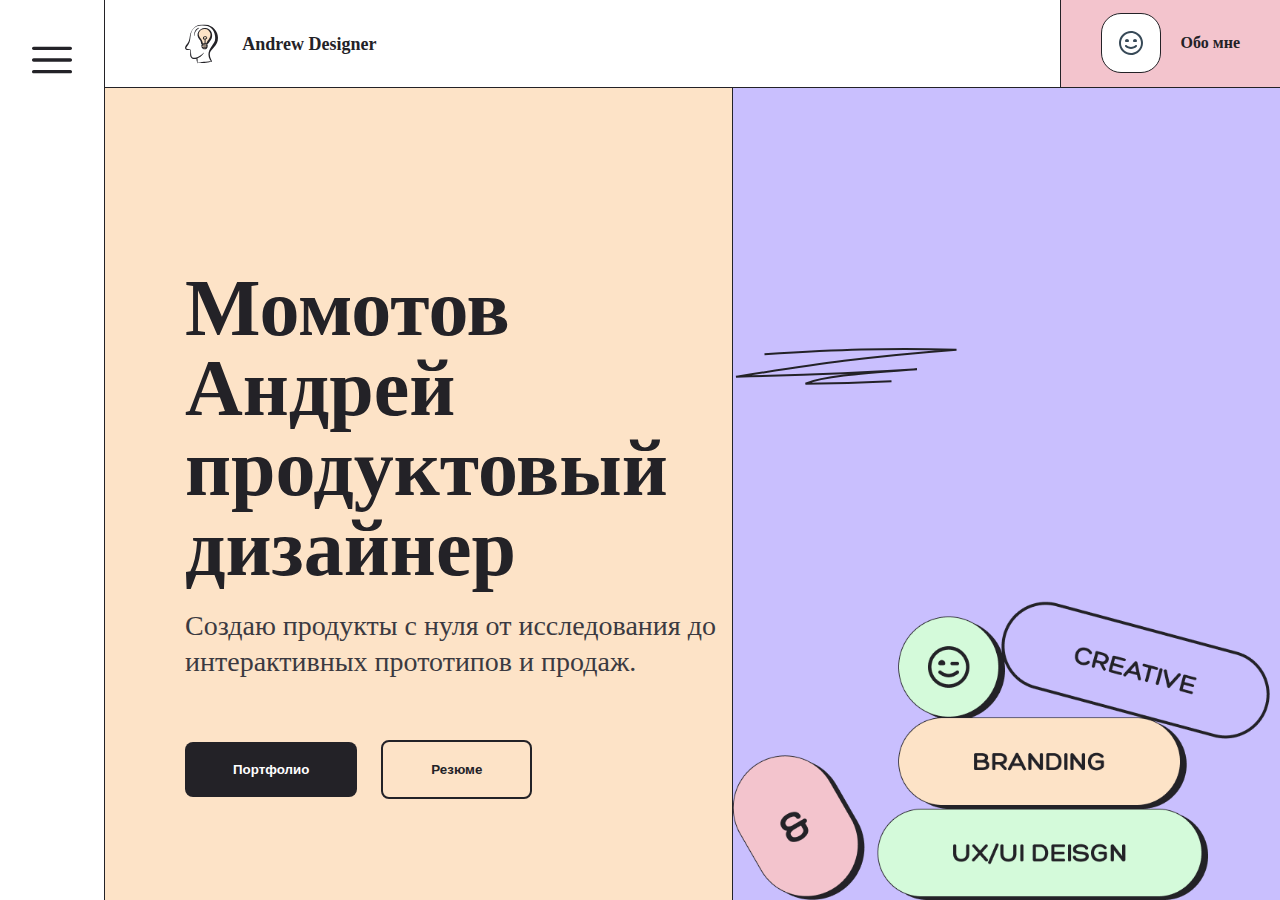
==== index.html @ 0f65e986 "Update index.html" ====
<!DOCTYPE html>
<html lang="ru">
<head>
    <meta charset="UTF-8">
    <meta name="viewport" content="width=device-width, initial-scale=1.0">
    <title>Andrew Momotov</title>
    <link rel="stylesheet" href="styles/reset.css">
    <link rel="stylesheet" href="styles/style.css">
</head>
<body>
    <nav class="hamburger-menu" id="hamburgerMenu">
        <button class="hamburger-icon" id="hamburgerIcon" aria-label="Toggle menu">
            <img src="images/Icon menu.svg" alt="Menu Icon" class="icon">
        </button>
        <ul id="navMenu" class="popup hidden" aria-hidden="true">
            <li><a href="#">ГЛАВНАЯ</a></li>
            <li><a href="#">МЫШЛЕНИЕ</a></li>
            <li><a href="#">КОНТАКТЫ</a></li>
            <li><a href="#">ПОРТФОЛИО</a></li>
            <li><a href="#">РЕЗЮМЕ</a></li>
        </ul>
    </nav>
    <header class="header">
        <div class="logo">
            <a class="logo-text" href="index.html">
                <img src="images/Logo.svg" alt="Логотип"> <span class="logo-text">Andrew Designer</span>
            </a>
        </div>
        <div class="profile-pic">
            <a href="about-me.html">
                <img src="images/Icon about me.svg" alt="Профиль"> <span class="icon-about-me-text">Обо мне</span>
            </a>
        </div>
    </header>
    <main class="main-content">
        <div class="column left-column">
            <div class="relative-wrapper">
                <h1>Момотов Андрей продуктовый дизайнер</h1>
                <img src="images/Stroke.svg" alt="Момотов Андрей" class="additional-image">
                <p>Создаю продукты с нуля от исследования до <br> интерактивных прототипов и продаж.</p>
                <div class="buttons">
                    <button class="main-fill-button">Портфолио</button>
                    <button class="main-outline-button">Резюме</button>
                </div>
            </div>
        </div>
        <div class="column right-column">
            <img src="images/Image main.png" alt="Изображение">
        </div>
    </main>
    <script src="scripts/main.js"></script>
</body>
</html>
---- styles/style.css ----
@font-face {
    font-family: 'Hero';
    src: url('static/fonts/Hero-Regular.woff2') format('woff2');
    font-weight: 400;
    font-style: normal;
}

@font-face {
    font-family: 'Hero';
    src: url('static/fonts/Hero-Bold.woff2') format('woff2');
    font-weight: 700;
    font-style: normal;
}

:root {
    --primary-color: #232227;
    --secondary-color: #6A52E8;
    --background-color: #ffffff;
    --border-color: #232227;
    --highlight-color: #F3C4CD;
    --accent-color: #FDE3C7;
    --secondary-accent-color: #C9BFFE;
    --font-family: 'Hero';
}

* {
    margin: 0;
    padding: 0;
    box-sizing: border-box;
}

body, html {
    font-family: var(--font-family);
}

body {
    display: grid;
    grid-template-columns: 105px 1fr;
    grid-template-rows: auto 1fr;
    height: 100vh;
}


/* Основные стили для меню */
.hidden {
    display: none;
}

.hamburger-menu {
    grid-column: 1;
    grid-row: 1 / -1;
    width: 105px;
    height: 100vh;
    border-right: 1px solid var(--border-color);
    position: fixed;
    background-color: var(--background-color);
    z-index: 1000;
    display: flex;
    justify-content: center;
}

.hamburger-icon {
    width: 40px;
    height: 40px;
    display: flex;
    justify-content: center;
    align-items: center;
    cursor: pointer;
    margin: 40px 0;
    border: none;
    background-color: transparent;
}

.hamburger-icon .icon {
    width: 40px;
    height: 40px;
}

nav ul {
    list-style-type: none;
    padding: 0;
    margin: 0;
}

/* Стили для всплывающего меню */
.popup {
    position: absolute;
    top: 87px; /* Сдвигаем вниз */
    left: 104px; /* Сдвигаем вправо */
    width: 200px; /* Задаем ширину */
    background-color: var(--background-color);
    border: 1px solid var(--border-color);
    box-shadow: 0 4px 8px rgba(0, 0, 0, 0.1);
    z-index: 1001;
    padding-right: 400px;
    padding-left: 40px;
    padding-top: 40px;
    padding-bottom: 465px;
    background-color: #C9BFFE;
}

.popup li {
    padding: 12px;
}

.popup a {
    text-decoration: none;
    color: var(--primary-color);
    display: block;
    font-size: 50px;
    --primary-color: #232227;
}

.popup a:hover {
    background-color: var(--highlight-color);
    color: var(--primary-color);
}


/* Шапка */
.header {
    grid-column: 2;
    grid-row: 1;
    display: flex;
    justify-content: space-between;
    align-items: center;
    background-color: var(--background-color);
    border-bottom: 1px solid var(--border-color);
    height: 88px;
}

.logo img {
    height: 40px;
}

.logo {
    margin-left: 56px;
    color: var(--primary-color);
}

.logo .logo-text {
    display: flex;
    align-items: center;
    font-size: 18px;
    margin-left: 24px;
    text-decoration: none;
    color: inherit;
    font-weight: bold;
}

.profile-pic {
    display: flex;
    background-color: var(--highlight-color);
    height: 88px;
    padding: 0 40px;
    border-left: 1px solid var(--border-color);
    border-bottom: 1px solid var(--border-color);
}

.profile-pic a {
    display: flex;
    align-items: center;
    text-decoration: none;
    color: inherit;
    font-weight: bold;
    color: var(--primary-color);
}

.icon-about-me-text {
    margin-left: 20px;
}

/* Основной контент */
.main-content {
    grid-column: 2;
    grid-row: 2;
    display: flex;
    flex-wrap: wrap;
}

.column {
    flex: 1;
}


.left-column {
    background-color: var(--accent-color);
    padding-top: 180px;
    padding-left: 80px;
    border-right: 1px solid var(--border-color);

}

.relative-wrapper {
    position: relative;
}

.additional-image {
    position: absolute;
    top: 80px;
    left: 550px;
}

.right-column {
    background-color: var(--secondary-accent-color);
    display: flex;
    align-items: flex-end;
}



.left-column h1 {
    color: var(--primary-color);
    font-size: 80px;
}

.left-column p {
    font-size: 28px;
    color: #3B3A41;
    margin-top: 20px;
    margin-bottom: 60px;
    line-height: 36px;
}

.left-column .buttons button {
    margin-right: 20px;
}

.right-column img {
    max-width: 100%;
    height: auto;
}

.hidden {
    display: none;
}

.main-fill-button {
    background-color: var(--primary-color);
    color: var(--background-color);
    border-radius: 8px;
    padding: 20px 48px;
    cursor: pointer;
    font-weight: bold;
    border: none;
    transition: background-color 0.3s;
}

.main-fill-button:hover {
    background-color: var(--secondary-color);
}

.main-outline-button {
    background-color: transparent;
    color: var(--primary-color);
    border: 2px solid var(--primary-color);
    border-radius: 8px;
    padding: 20px 48px;
    cursor: pointer;
    font-weight: bold;
    transition: border-color 0.3s, color 0.3s;
}

.main-outline-button:hover {
    border-color: var(--secondary-color);
    color: var(--secondary-color);
}
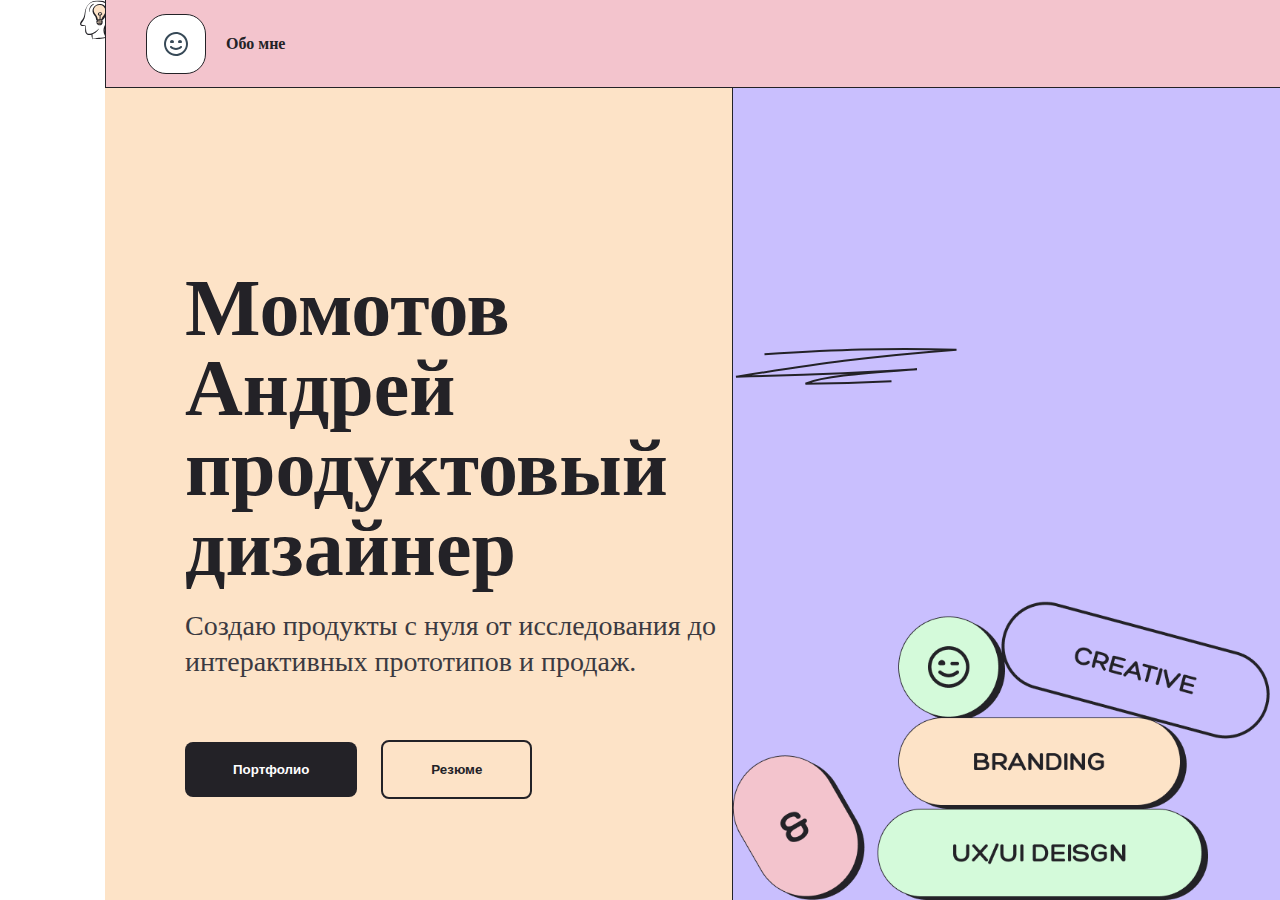
==== commit e7004895: "Update index.html" ====
--- a/index.html
+++ b/index.html
@@ -8,19 +8,7 @@
     <link rel="stylesheet" href="styles/style.css">
 </head>
 <body>
-    <nav class="hamburger-menu" id="hamburgerMenu">
-        <button class="hamburger-icon" id="hamburgerIcon" aria-label="Toggle menu">
-            <img src="images/Icon menu.svg" alt="Menu Icon" class="icon">
-        </button>
-        <ul id="navMenu" class="popup hidden" aria-hidden="true">
-            <li><a href="#">ГЛАВНАЯ</a></li>
-            <li><a href="#">МЫШЛЕНИЕ</a></li>
-            <li><a href="#">КОНТАКТЫ</a></li>
-            <li><a href="#">ПОРТФОЛИО</a></li>
-            <li><a href="#">РЕЗЮМЕ</a></li>
-        </ul>
-    </nav>
-    <header class="header">
+    
         <div class="logo">
             <a class="logo-text" href="index.html">
                 <img src="images/Logo.svg" alt="Логотип"> <span class="logo-text">Andrew Designer</span>
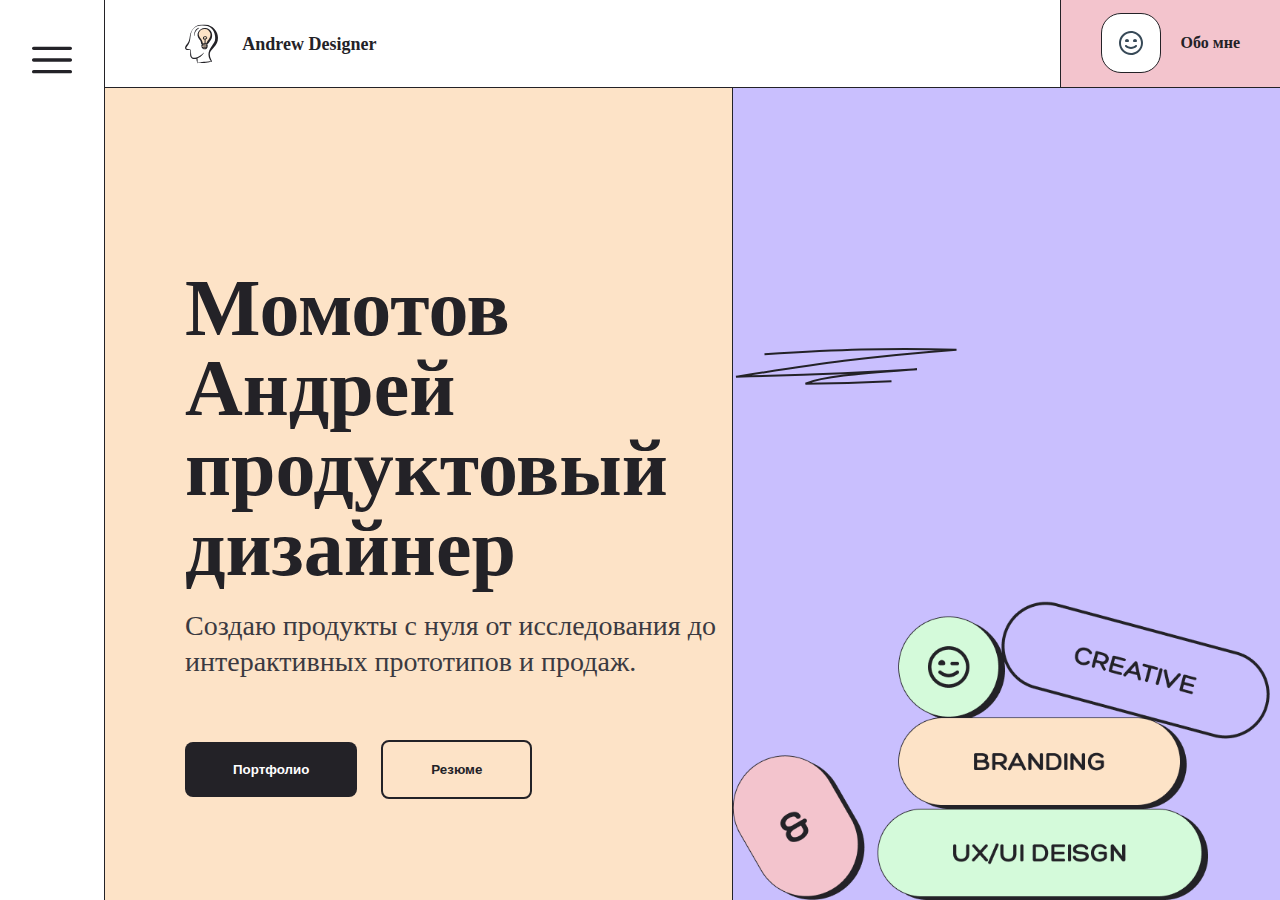
==== commit f756e34f: "Update index.html" ====
--- a/index.html
+++ b/index.html
@@ -8,7 +8,19 @@
     <link rel="stylesheet" href="styles/style.css">
 </head>
 <body>
-    
+    <nav class="hamburger-menu" id="hamburgerMenu">
+        <button class="hamburger-icon" id="hamburgerIcon" aria-label="Toggle menu">
+            <img src="images/Icon menu.svg" alt="Menu Icon" class="icon">
+        </button>
+        <ul id="navMenu" class="popup hidden" aria-hidden="true">
+            <li><a href="#">ГЛАВНАЯ</a></li>
+            <li><a href="#">МЫШЛЕНИЕ</a></li>
+            <li><a href="#">КОНТАКТЫ</a></li>
+            <li><a href="#">ПОРТФОЛИО</a></li>
+            <li><a href="#">РЕЗЮМЕ</a></li>
+        </ul>
+    </nav>
+    <header class="header">
         <div class="logo">
             <a class="logo-text" href="index.html">
                 <img src="images/Logo.svg" alt="Логотип"> <span class="logo-text">Andrew Designer</span>
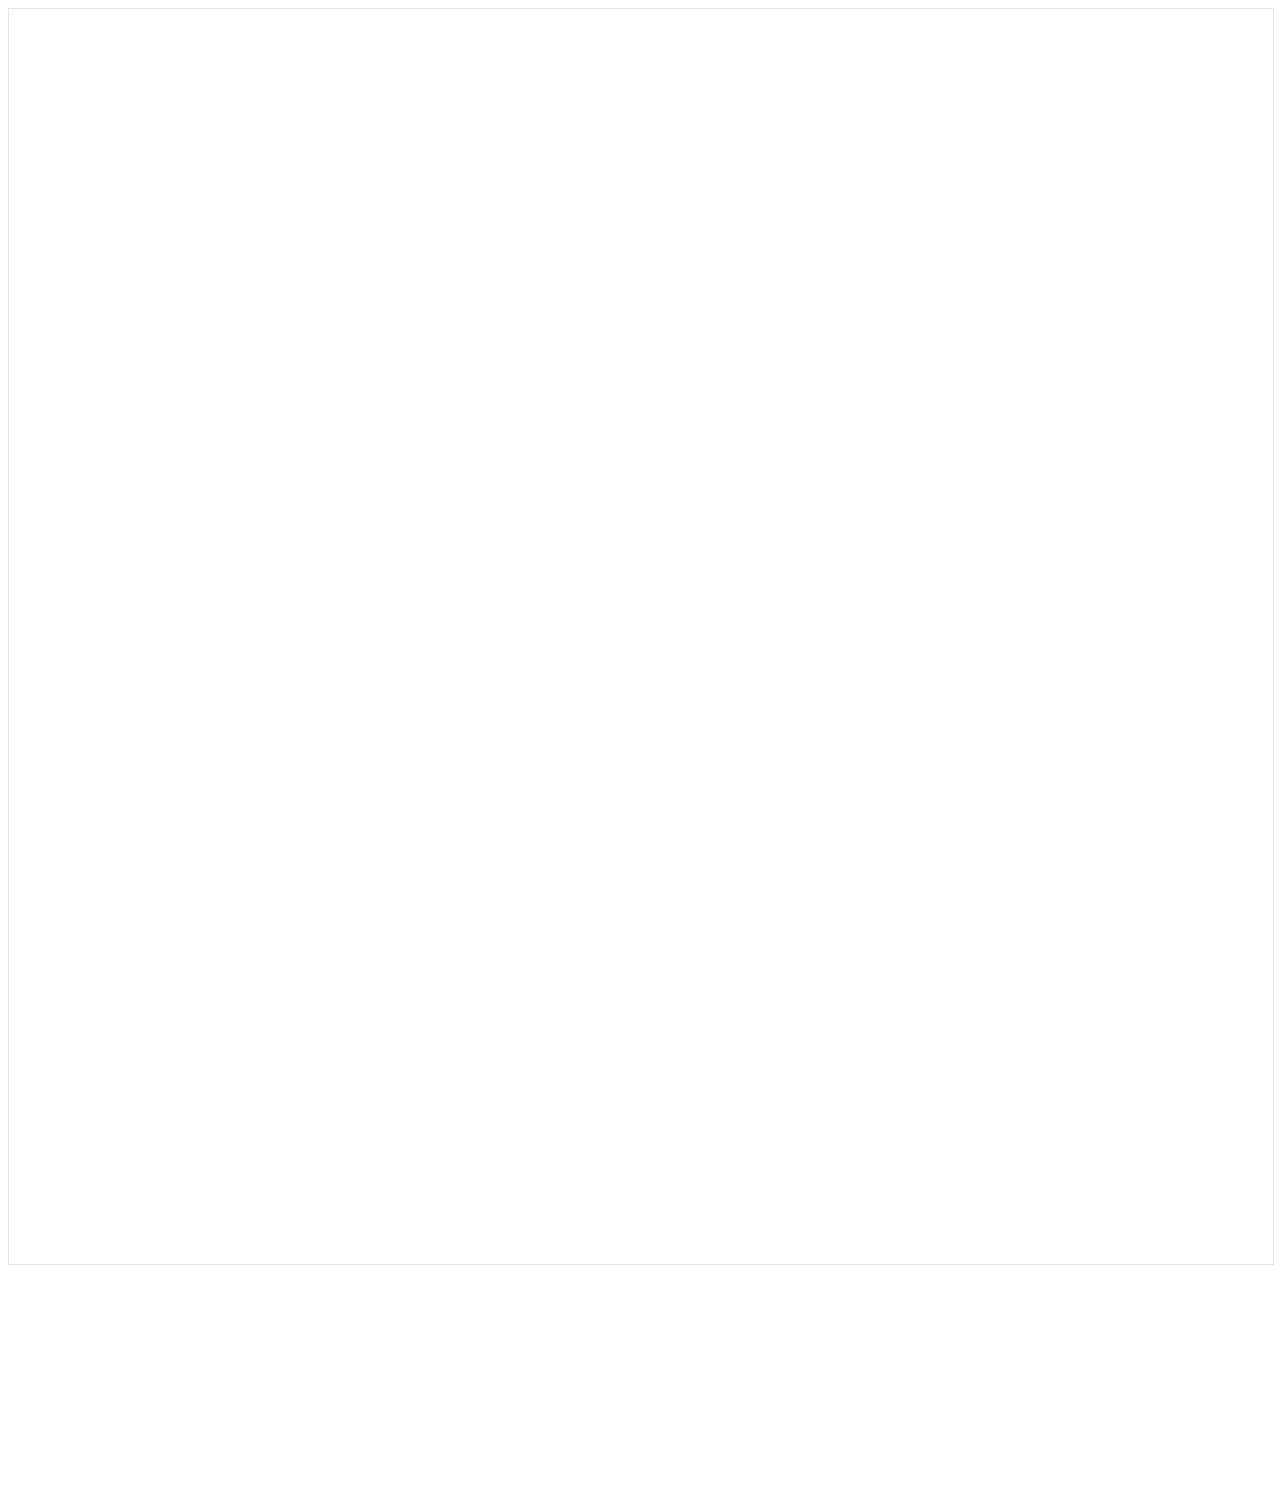
==== commit 6c7b7c4b: "Update index.html" ====
--- a/index.html
+++ b/index.html
@@ -4,50 +4,26 @@
     <meta charset="UTF-8">
     <meta name="viewport" content="width=device-width, initial-scale=1.0">
     <title>Andrew Momotov</title>
-    <link rel="stylesheet" href="styles/reset.css">
-    <link rel="stylesheet" href="styles/style.css">
 </head>
 <body>
-    <nav class="hamburger-menu" id="hamburgerMenu">
-        <button class="hamburger-icon" id="hamburgerIcon" aria-label="Toggle menu">
-            <img src="images/Icon menu.svg" alt="Menu Icon" class="icon">
-        </button>
-        <ul id="navMenu" class="popup hidden" aria-hidden="true">
-            <li><a href="#">ГЛАВНАЯ</a></li>
-            <li><a href="#">МЫШЛЕНИЕ</a></li>
-            <li><a href="#">КОНТАКТЫ</a></li>
-            <li><a href="#">ПОРТФОЛИО</a></li>
-            <li><a href="#">РЕЗЮМЕ</a></li>
-        </ul>
-    </nav>
-    <header class="header">
-        <div class="logo">
-            <a class="logo-text" href="index.html">
-                <img src="images/Logo.svg" alt="Логотип"> <span class="logo-text">Andrew Designer</span>
-            </a>
-        </div>
-        <div class="profile-pic">
-            <a href="about-me.html">
-                <img src="images/Icon about me.svg" alt="Профиль"> <span class="icon-about-me-text">Обо мне</span>
-            </a>
-        </div>
-    </header>
-    <main class="main-content">
-        <div class="column left-column">
-            <div class="relative-wrapper">
-                <h1>Момотов Андрей продуктовый дизайнер</h1>
-                <img src="images/Stroke.svg" alt="Момотов Андрей" class="additional-image">
-                <p>Создаю продукты с нуля от исследования до <br> интерактивных прототипов и продаж.</p>
-                <div class="buttons">
-                    <button class="main-fill-button">Портфолио</button>
-                    <button class="main-outline-button">Резюме</button>
-                </div>
-            </div>
-        </div>
-        <div class="column right-column">
-            <img src="images/Image main.png" alt="Изображение">
-        </div>
-    </main>
-    <script src="scripts/main.js"></script>
+    <style>
+        .responsive-iframe {
+            position: relative;
+            width: 100%;
+            height: 85vh;
+            padding-bottom: 56.25%; /* 16:9 aspect ratio */
+        }
+        .responsive-iframe iframe {
+            position: absolute;
+            top: 0;
+            left: 0;
+            width: 100%;
+            height: 85%;
+            border: 1px solid rgba(0, 0, 0, 0.1);
+        }
+    </style>
+    <div class="responsive-iframe">
+        <iframe style="border: 1px solid rgba(0, 0, 0, 0.1);" width="800" height="450" src="https://www.figma.com/embed?embed_host=share&url=https%3A%2F%2Fwww.figma.com%2Fproto%2Fy7Y1KfLZBwVIvITGw036f8%2FFollow-me%3Fpage-id%3D542%253A386%26node-id%3D1680-4739%26viewport%3D257%252C-360%252C0.1%26t%3DzKfkHS6IcoP6ItM2-1%26scaling%3Dscale-down%26content-scaling%3Dfixed%26starting-point-node-id%3D1680%253A4739%26show-proto-sidebar%3D1" allowfullscreen></iframe>
+    </div>
 </body>
 </html>
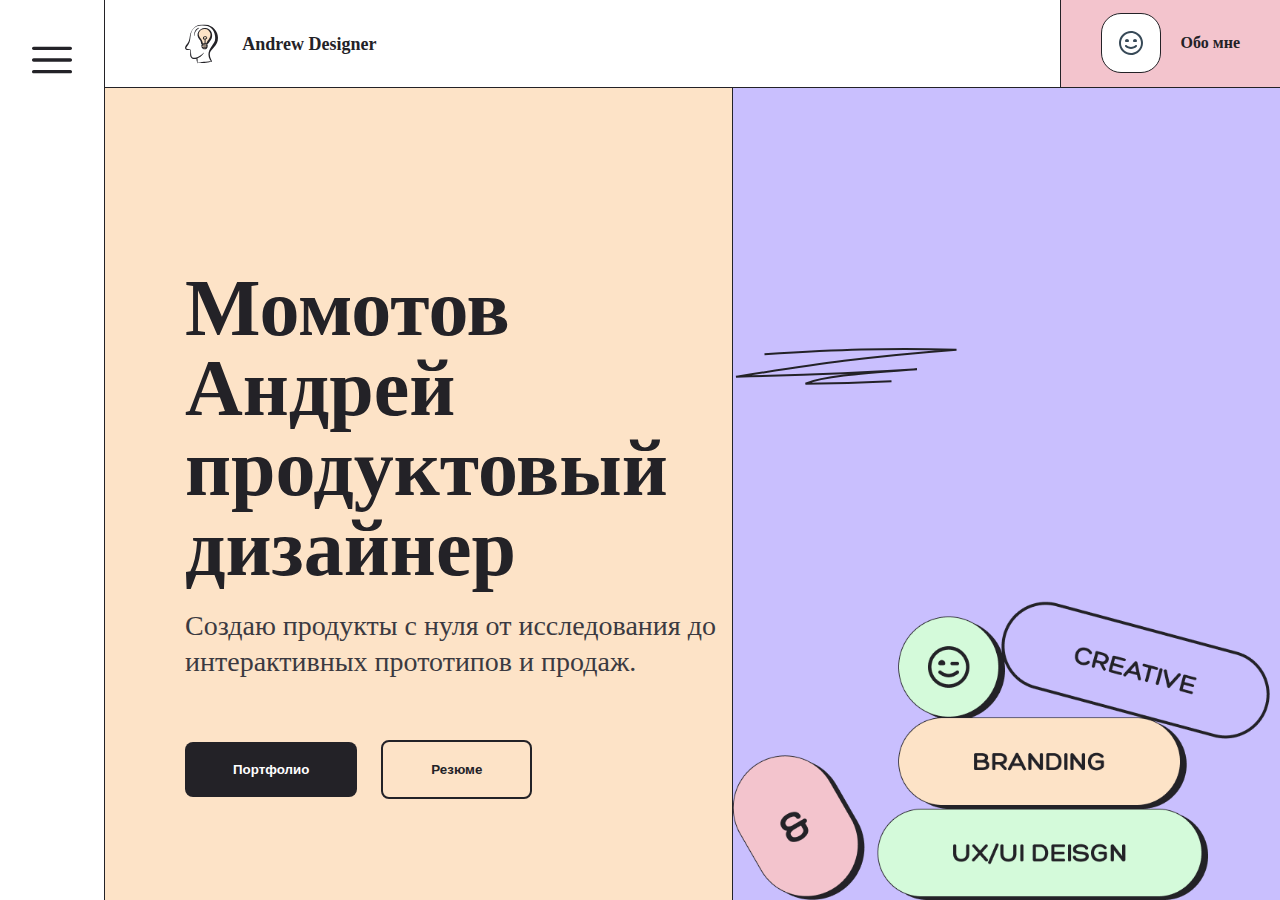
==== commit ca261f12: "Update index.html" ====
--- a/index.html
+++ b/index.html
@@ -4,26 +4,50 @@
     <meta charset="UTF-8">
     <meta name="viewport" content="width=device-width, initial-scale=1.0">
     <title>Andrew Momotov</title>
+    <link rel="stylesheet" href="styles/reset.css">
+    <link rel="stylesheet" href="styles/style.css">
 </head>
 <body>
-    <style>
-        .responsive-iframe {
-            position: relative;
-            width: 100%;
-            height: 85vh;
-            padding-bottom: 56.25%; /* 16:9 aspect ratio */
-        }
-        .responsive-iframe iframe {
-            position: absolute;
-            top: 0;
-            left: 0;
-            width: 100%;
-            height: 85%;
-            border: 1px solid rgba(0, 0, 0, 0.1);
-        }
-    </style>
-    <div class="responsive-iframe">
-        <iframe style="border: 1px solid rgba(0, 0, 0, 0.1);" width="800" height="450" src="https://www.figma.com/embed?embed_host=share&url=https%3A%2F%2Fwww.figma.com%2Fproto%2Fy7Y1KfLZBwVIvITGw036f8%2FFollow-me%3Fpage-id%3D542%253A386%26node-id%3D1680-4739%26viewport%3D257%252C-360%252C0.1%26t%3DzKfkHS6IcoP6ItM2-1%26scaling%3Dscale-down%26content-scaling%3Dfixed%26starting-point-node-id%3D1680%253A4739%26show-proto-sidebar%3D1" allowfullscreen></iframe>
-    </div>
+    <nav class="hamburger-menu" id="hamburgerMenu">
+        <button class="hamburger-icon" id="hamburgerIcon" aria-label="Toggle menu">
+            <img src="images/Icon menu.svg" alt="Menu Icon" class="icon">
+        </button>
+        <ul id="navMenu" class="popup hidden" aria-hidden="true">
+            <li><a href="#">ГЛАВНАЯ</a></li>
+            <li><a href="#">МЫШЛЕНИЕ</a></li>
+            <li><a href="#">КОНТАКТЫ</a></li>
+            <li><a href="#">ПОРТФОЛИО</a></li>
+            <li><a href="#">РЕЗЮМЕ</a></li>
+        </ul>
+    </nav>
+    <header class="header">
+        <div class="logo">
+            <a class="logo-text" href="index.html">
+                <img src="images/Logo.svg" alt="Логотип"> <span class="logo-text">Andrew Designer</span>
+            </a>
+        </div>
+        <div class="profile-pic">
+            <a href="about-me.html">
+                <img src="images/Icon about me.svg" alt="Профиль"> <span class="icon-about-me-text">Обо мне</span>
+            </a>
+        </div>
+    </header>
+    <main class="main-content">
+        <div class="column left-column">
+            <div class="relative-wrapper">
+                <h1>Момотов Андрей продуктовый дизайнер</h1>
+                <img src="images/Stroke.svg" alt="Момотов Андрей" class="additional-image">
+                <p>Создаю продукты с нуля от исследования до <br> интерактивных прототипов и продаж.</p>
+                <div class="buttons">
+                    <button class="main-fill-button">Портфолио</button>
+                    <button class="main-outline-button">Резюме</button>
+                </div>
+            </div>
+        </div>
+        <div class="column right-column">
+            <img src="images/Image main.png" alt="Изображение">
+        </div>
+    </main>
+    <script src="scripts/main.js"></script>
 </body>
 </html>
--- a/styles/style.css
+++ b/styles/style.css
@@ -0,0 +1,268 @@
+@font-face {
+    font-family: 'Hero';
+    src: url('static/fonts/Hero-Regular.woff2') format('woff2');
+    font-weight: 400;
+    font-style: normal;
+}
+
+@font-face {
+    font-family: 'Hero';
+    src: url('static/fonts/Hero-Bold.woff2') format('woff2');
+    font-weight: 700;
+    font-style: normal;
+}
+
+:root {
+    --primary-color: #232227;
+    --secondary-color: #6A52E8;
+    --background-color: #ffffff;
+    --border-color: #232227;
+    --highlight-color: #F3C4CD;
+    --accent-color: #FDE3C7;
+    --secondary-accent-color: #C9BFFE;
+    --font-family: 'Hero';
+}
+
+* {
+    margin: 0;
+    padding: 0;
+    box-sizing: border-box;
+}
+
+body, html {
+    font-family: var(--font-family);
+}
+
+body {
+    display: grid;
+    grid-template-columns: 105px 1fr;
+    grid-template-rows: auto 1fr;
+    height: 100vh;
+}
+
+
+/* Основные стили для меню */
+.hidden {
+    display: none;
+}
+
+.hamburger-menu {
+    grid-column: 1;
+    grid-row: 1 / -1;
+    width: 105px;
+    height: 100vh;
+    border-right: 1px solid var(--border-color);
+    position: fixed;
+    background-color: var(--background-color);
+    z-index: 1000;
+    display: flex;
+    justify-content: center;
+}
+
+.hamburger-icon {
+    width: 40px;
+    height: 40px;
+    display: flex;
+    justify-content: center;
+    align-items: center;
+    cursor: pointer;
+    margin: 40px 0;
+    border: none;
+    background-color: transparent;
+}
+
+.hamburger-icon .icon {
+    width: 40px;
+    height: 40px;
+}
+
+nav ul {
+    list-style-type: none;
+    padding: 0;
+    margin: 0;
+}
+
+/* Стили для всплывающего меню */
+.popup {
+    position: absolute;
+    top: 87px; /* Сдвигаем вниз */
+    left: 104px; /* Сдвигаем вправо */
+    width: 200px; /* Задаем ширину */
+    background-color: var(--background-color);
+    border: 1px solid var(--border-color);
+    box-shadow: 0 4px 8px rgba(0, 0, 0, 0.1);
+    z-index: 1001;
+    padding-right: 400px;
+    padding-left: 40px;
+    padding-top: 40px;
+    padding-bottom: 465px;
+    background-color: #C9BFFE;
+}
+
+.popup li {
+    padding: 12px;
+}
+
+.popup a {
+    text-decoration: none;
+    color: var(--primary-color);
+    display: block;
+    font-size: 50px;
+    --primary-color: #232227;
+}
+
+.popup a:hover {
+    background-color: var(--highlight-color);
+    color: var(--primary-color);
+}
+
+
+/* Шапка */
+.header {
+    grid-column: 2;
+    grid-row: 1;
+    display: flex;
+    justify-content: space-between;
+    align-items: center;
+    background-color: var(--background-color);
+    border-bottom: 1px solid var(--border-color);
+    height: 88px;
+}
+
+.logo img {
+    height: 40px;
+}
+
+.logo {
+    margin-left: 56px;
+    color: var(--primary-color);
+}
+
+.logo .logo-text {
+    display: flex;
+    align-items: center;
+    font-size: 18px;
+    margin-left: 24px;
+    text-decoration: none;
+    color: inherit;
+    font-weight: bold;
+}
+
+.profile-pic {
+    display: flex;
+    background-color: var(--highlight-color);
+    height: 88px;
+    padding: 0 40px;
+    border-left: 1px solid var(--border-color);
+    border-bottom: 1px solid var(--border-color);
+}
+
+.profile-pic a {
+    display: flex;
+    align-items: center;
+    text-decoration: none;
+    color: inherit;
+    font-weight: bold;
+    color: var(--primary-color);
+}
+
+.icon-about-me-text {
+    margin-left: 20px;
+}
+
+/* Основной контент */
+.main-content {
+    grid-column: 2;
+    grid-row: 2;
+    display: flex;
+    flex-wrap: wrap;
+}
+
+.column {
+    flex: 1;
+}
+
+
+.left-column {
+    background-color: var(--accent-color);
+    padding-top: 180px;
+    padding-left: 80px;
+    border-right: 1px solid var(--border-color);
+
+}
+
+.relative-wrapper {
+    position: relative;
+}
+
+.additional-image {
+    position: absolute;
+    top: 80px;
+    left: 550px;
+}
+
+.right-column {
+    background-color: var(--secondary-accent-color);
+    display: flex;
+    align-items: flex-end;
+}
+
+
+
+.left-column h1 {
+    color: var(--primary-color);
+    font-size: 80px;
+}
+
+.left-column p {
+    font-size: 28px;
+    color: #3B3A41;
+    margin-top: 20px;
+    margin-bottom: 60px;
+    line-height: 36px;
+}
+
+.left-column .buttons button {
+    margin-right: 20px;
+}
+
+.right-column img {
+    max-width: 100%;
+    height: auto;
+}
+
+.hidden {
+    display: none;
+}
+
+.main-fill-button {
+    background-color: var(--primary-color);
+    color: var(--background-color);
+    border-radius: 8px;
+    padding: 20px 48px;
+    cursor: pointer;
+    font-weight: bold;
+    border: none;
+    transition: background-color 0.3s;
+}
+
+.main-fill-button:hover {
+    background-color: var(--secondary-color);
+}
+
+.main-outline-button {
+    background-color: transparent;
+    color: var(--primary-color);
+    border: 2px solid var(--primary-color);
+    border-radius: 8px;
+    padding: 20px 48px;
+    cursor: pointer;
+    font-weight: bold;
+    transition: border-color 0.3s, color 0.3s;
+}
+
+.main-outline-button:hover {
+    border-color: var(--secondary-color);
+    color: var(--secondary-color);
+}
+
